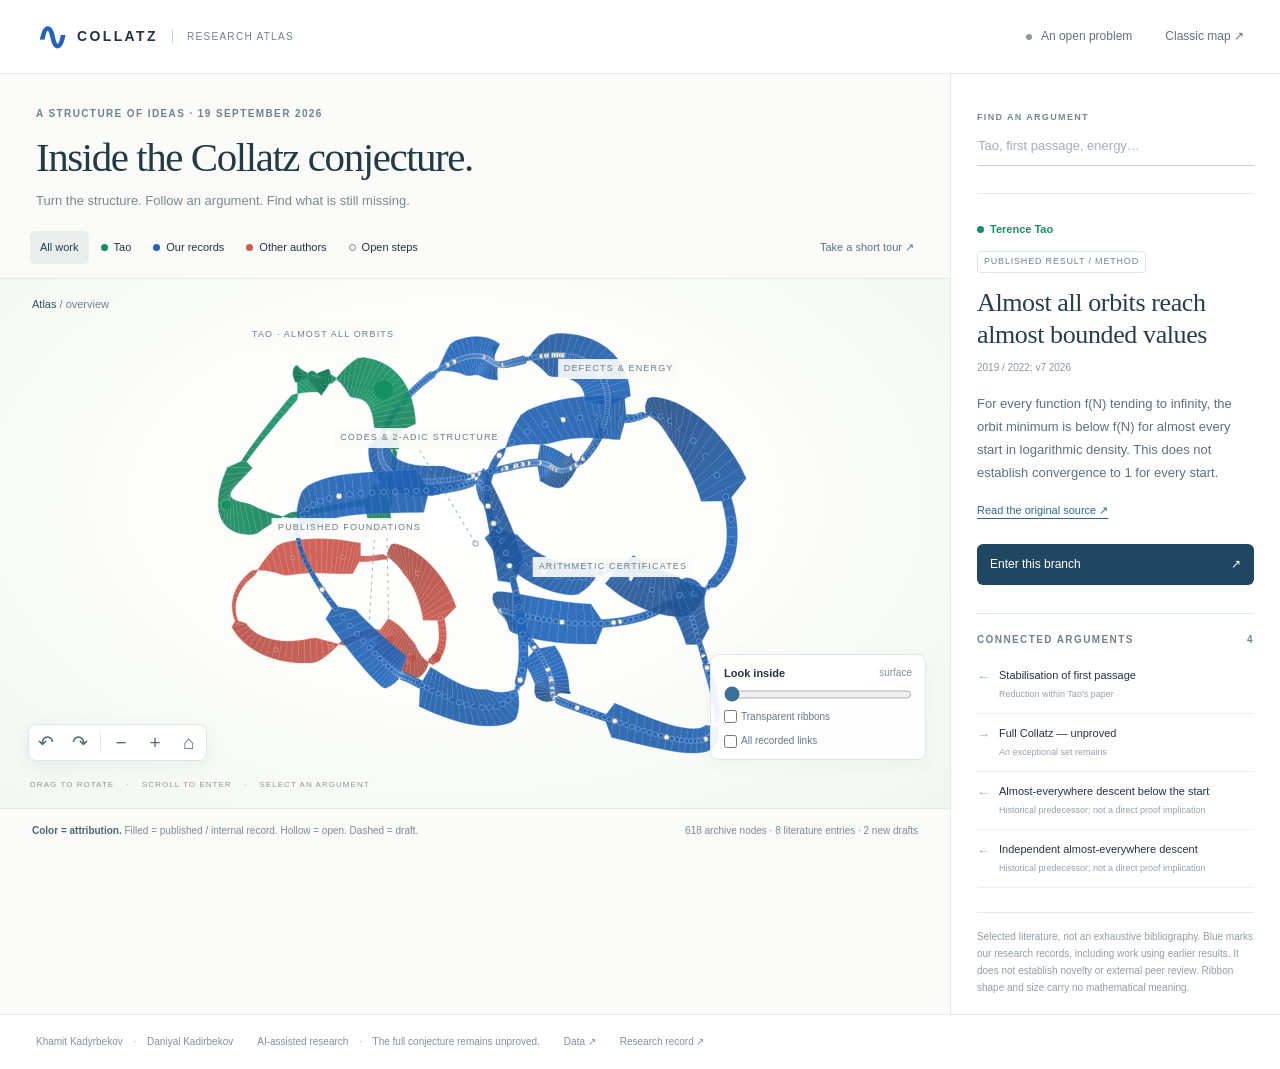
==== molecule/index.html @ 1db5f1da "Add interactive ribbon atlas with author colors and source drill-down" ====
<!doctype html>
<html lang="en"><head><meta charset="utf-8"><meta name="viewport" content="width=device-width,initial-scale=1"><meta name="description" content="An interactive ribbon atlas of Collatz research: rotate, explore arguments, follow sources and see the remaining gaps."><title>Collatz · Research structure</title><link rel="stylesheet" href="style.css"></head>
<body>
<header class="masthead"><a class="brand" href="#"><span class="mark">∿</span> COLLATZ <span class="brand-sub">RESEARCH ATLAS</span></a><div class="header-right"><span class="live-dot"></span> An open problem <a href="https://kadyrbekovhamit-cyber.github.io/collatz-research-map/">Classic map ↗</a></div></header>
<main>
<section class="explorer" aria-label="Interactive three-dimensional research atlas">
<div class="introduction"><div class="eyebrow">A STRUCTURE OF IDEAS · 19 SEPTEMBER 2026</div><h1>Inside the Collatz conjecture.</h1><p>Turn the structure. Follow an argument. Find what is still missing.</p></div>
<div class="view-toolbar"><div class="filters" aria-label="Show contributions"><button data-filter="all" aria-pressed="true">All work</button><button data-filter="tao" aria-pressed="false"><i class="swatch tao"></i>Tao</button><button data-filter="project" aria-pressed="false"><i class="swatch project"></i>Our records</button><button data-filter="other" aria-pressed="false"><i class="swatch other"></i>Other authors</button><button data-filter="open" aria-pressed="false"><i class="swatch gap"></i>Open steps</button></div><button id="tour" class="quiet">Take a short tour ↗</button></div>
<div class="stage" id="stage"><canvas id="atlas" tabindex="0" role="img" aria-label="Rotatable three-dimensional ribbon map. Drag to rotate, use the wheel or zoom controls to move inside. All nodes are also accessible through search and related-step buttons.">Use the search and related-step list to explore the research without the visual.</canvas><div id="tooltip" role="tooltip" hidden></div><div id="map-labels" aria-hidden="true"></div><div class="breadcrumb"><button id="overview">Atlas</button><span id="crumb"> / overview</span></div><div class="map-controls"><button id="rotate-left" aria-label="Rotate left">↶</button><button id="rotate-right" aria-label="Rotate right">↷</button><span></span><button id="zoom-out" aria-label="Zoom out">−</button><button id="zoom-in" aria-label="Zoom in">+</button><button id="fit" aria-label="Fit the full structure">⌂</button></div><div class="depth-control"><label for="cut">Look inside <output id="cut-label">surface</output></label><input id="cut" type="range" min="0" max="100" value="0" aria-label="Cut away front layers"><div><label><input id="xray" type="checkbox"> Transparent ribbons</label><label><input id="links" type="checkbox"> All recorded links</label></div></div><div class="navigation-hint">DRAG TO ROTATE <span>·</span> SCROLL TO ENTER <span>·</span> SELECT AN ARGUMENT</div></div>
<div class="map-caption"><span><b>Color = attribution.</b> Filled = published / internal record. Hollow = open. Dashed = draft.</span><span id="inventory"></span></div>
</section>
<aside class="inspector"><div class="search-wrap"><label for="search">FIND AN ARGUMENT</label><input id="search" type="search" placeholder="Tao, first passage, energy…" autocomplete="off"><div id="search-results" hidden></div></div><div id="selection" aria-live="polite"><div id="owner" class="owner"></div><div id="status" class="status"></div><h2 id="node-title"></h2><div id="node-date" class="muted"></div><p id="node-summary"></p><details id="original-box" hidden><summary>Original statement</summary><p id="node-original"></p></details><a id="source" class="source" target="_blank" rel="noopener"></a><button id="enter" class="primary">Enter this branch <span>↗</span></button><button id="back" class="back" hidden>← Back to the whole structure</button><div class="connections"><div class="eyebrow">CONNECTED ARGUMENTS <span id="connection-count"></span></div><div id="related"></div></div></div><div class="attribution-note">Selected literature, not an exhaustive bibliography. Blue marks our research records, including work using earlier results. It does not establish novelty or external peer review. Ribbon shape and size carry no mathematical meaning.</div></aside>
</main>
<footer><div>Khamit Kadyrbekov <span>·</span> Daniyal Kadirbekov</div><div>AI-assisted research <span>·</span> The full conjecture remains unproved.</div><a href="atlas.json" download>Data ↗</a><a href="record.html">Research record ↗</a></footer>
<script src="data.js"></script><script src="app.js"></script></body></html>
---- molecule/style.css ----
:root{color-scheme:light;--ink:#233342;--muted:#73818c;--line:#e3e8e9;--paper:#fafbf9;--tao:#168c62;--blue:#2363ba;--red:#cb5c52;--accent:#163b58;font:15px/1.55 -apple-system,BlinkMacSystemFont,"Segoe UI",sans-serif}*{box-sizing:border-box}body{margin:0;color:var(--ink);background:var(--paper)}button,input{font:inherit}button,a,input{outline-offset:4px}button:focus-visible,a:focus-visible,input:focus-visible{outline:2px solid #2569c5}button{cursor:pointer}a{color:inherit}button{color:inherit}.masthead{height:74px;display:flex;align-items:center;justify-content:space-between;padding:0 36px;border-bottom:1px solid var(--line);background:#fff}.brand{text-decoration:none;display:flex;gap:14px;align-items:center;letter-spacing:.17em;font-size:14px;font-weight:650}.mark{font-family:Georgia,serif;font-size:38px;line-height:1;color:var(--blue);letter-spacing:-.25em;width:27px}.brand-sub{font-size:10px;font-weight:400;letter-spacing:.13em;color:var(--muted);border-left:1px solid #cad3d7;padding-left:14px}.header-right{display:flex;align-items:center;gap:9px;font-size:12px;color:#62717d}.header-right a{margin-left:24px;text-decoration:none}.live-dot{width:6px;height:6px;border-radius:50%;background:#899ba1}main{display:grid;grid-template-columns:minmax(0,1fr) 330px;max-width:1900px;margin:auto}.explorer{min-width:0}.introduction{padding:32px 36px 17px}.eyebrow{font-size:10px;letter-spacing:.14em;font-weight:600;color:#71818a}h1{font:400 clamp(26px,3.2vw,45px)/1.2 Georgia,"Times New Roman",serif;letter-spacing:-.035em;margin:11px 0 9px;color:#223b45}.introduction p{font-size:13px;color:#7a8790;margin:0}.view-toolbar{display:flex;align-items:center;justify-content:space-between;padding:3px 26px 14px 30px;gap:8px}.filters{display:flex;align-items:center;gap:2px;flex-wrap:wrap}.filters button,.quiet{border:0;background:transparent;padding:8px 10px;font-size:11px;white-space:nowrap;border-radius:5px}.filters button[aria-pressed=true]{background:#e9eeed;color:#233f50}.filters button:hover,.quiet:hover{background:#eef2f2}.swatch{display:inline-block;width:7px;height:7px;border-radius:50%;margin-right:6px;vertical-align:middle}.tao{background:var(--tao)}.project{background:var(--blue)}.other{background:var(--red)}.gap{background:transparent;border:1px solid #75838d}.quiet{color:#5b7485}.stage{height:clamp(430px,59vh,760px);min-height:430px;position:relative;overflow:hidden;background:radial-gradient(ellipse at 48% 42%,#fff 0%,#fcfdfa 48%,#f2f5f0 100%);border-top:1px solid var(--line);border-bottom:1px solid var(--line)}canvas{width:100%;height:100%;display:block;touch-action:none;cursor:grab}canvas:active{cursor:grabbing}.breadcrumb{position:absolute;top:17px;left:32px;font-size:11px;color:#70828f;pointer-events:none}.breadcrumb button{pointer-events:auto;background:transparent;border:0;padding:0;color:#324f60}.map-controls{position:absolute;bottom:47px;left:28px;background:#ffffffed;display:flex;align-items:center;border:1px solid #dfe5e6;border-radius:8px;box-shadow:0 4px 18px #263f4910}.map-controls button{width:34px;height:35px;background:none;border:0;font-size:19px;color:#526b7b}.map-controls button:hover{background:#edf2f2}.map-controls span{height:19px;width:1px;background:var(--line);margin:0 3px}.depth-control{position:absolute;bottom:48px;right:24px;width:216px;background:#ffffffeb;border:1px solid #e0e6e7;border-radius:8px;padding:10px 13px;box-shadow:0 4px 18px #263f4909}.depth-control>label{font-size:11px;font-weight:600;display:flex;justify-content:space-between}.depth-control output{font-size:10px;font-weight:400;color:#80909a}input[type=range]{width:100%;height:17px;accent-color:#3c6f94;cursor:pointer;margin:4px 0}.depth-control>div{display:flex;gap:9px;flex-wrap:wrap;font-size:10px;color:#647886}.depth-control>div label{display:flex;gap:4px;align-items:center}.depth-control input[type=checkbox]{accent-color:#3c6f94;margin:0}.navigation-hint{position:absolute;bottom:16px;left:30px;font-size:8px;color:#8a969a;letter-spacing:.13em;pointer-events:none}.navigation-hint span{padding:0 9px}.map-caption{display:flex;gap:12px;justify-content:space-between;flex-wrap:wrap;font-size:10px;padding:14px 32px;color:#7b8993}.map-caption b{font-weight:600;color:#4b6576}#map-labels{position:absolute;inset:0;pointer-events:none;overflow:hidden}.domain-label{position:absolute;font-size:9px;letter-spacing:.13em;color:#687d89;text-transform:uppercase;transform:translate(-50%,-50%);background:#fbfcfae8;padding:3px 6px;max-width:200px;white-space:nowrap}.domain-label.selected{font-weight:600;color:#1c4c79}.inspector{border-left:1px solid var(--line);background:#fff;padding:29px 26px 18px;position:relative;min-width:0}.search-wrap{position:relative;padding-bottom:27px;border-bottom:1px solid var(--line);margin-bottom:27px}.search-wrap>label{font-size:9px;font-weight:600;letter-spacing:.15em;color:#748691}.search-wrap input{width:100%;border:0;border-bottom:1px solid #c5d1d7;padding:10px 1px 9px;border-radius:0;background:none;font-size:13px;color:#253e4e}.search-wrap input::placeholder{color:#a3aeb6}#search-results{position:absolute;z-index:10;top:62px;left:-8px;right:-8px;max-height:330px;overflow:auto;background:#fff;border:1px solid #d5e0e7;border-radius:7px;box-shadow:0 10px 30px #18395120;padding:8px}#search-results button{display:block;width:100%;border:0;background:none;text-align:left;font-size:12px;padding:9px;border-radius:4px}#search-results button:hover{background:#edf3fa}#search-results small{font-size:10px;color:#84929d;display:block}#search-results .empty{font-size:12px;padding:12px}.owner{font-size:11px;font-weight:600;color:var(--blue);margin-bottom:9px}.owner i{display:inline-block;width:7px;height:7px;border-radius:50%;margin-right:6px;background:currentColor}.status{font-size:9px;letter-spacing:.09em;text-transform:uppercase;color:#71808d;border:1px solid #e0e6e8;border-radius:3px;padding:3px 6px;display:inline-block;max-width:100%}h2{font:400 26px/1.2 Georgia,"Times New Roman",serif;margin:14px 0 10px;letter-spacing:-.015em;color:#263e4b;overflow-wrap:anywhere}.muted{font-size:10px;color:#8a979f}#node-summary{font-size:13px;line-height:1.75;color:#5c707e;margin:18px 0}details{font-size:12px;color:#617583;margin:14px 0}summary{cursor:pointer}#node-original{overflow-wrap:anywhere;font-size:12px}.source{font-size:11px;color:#32688d;text-underline-offset:4px;display:block;overflow-wrap:anywhere}.primary{background:#204761;color:white;border:0;border-radius:6px;padding:11px 13px;display:flex;justify-content:space-between;align-items:center;width:100%;margin-top:25px;font-size:12px}.primary:hover{background:#15394f}.back{background:none;border:0;color:#648197;font-size:11px;padding:12px 0}.connections{margin-top:28px;border-top:1px solid var(--line);padding-top:18px}.connections .eyebrow{display:flex;justify-content:space-between}.connections #related{max-height:240px;overflow:auto;margin-top:9px}.related-node{width:100%;background:none;border:0;border-bottom:1px solid #edf0f2;text-align:left;padding:11px 0;display:flex;gap:9px;align-items:start;font-size:11px}.related-node:hover{color:#2568ad}.related-node .arrow{font-size:13px;color:#98aab8;flex-shrink:0}.related-node small{display:block;font-size:9px;color:#94a1ab;margin-top:4px}.attribution-note{font-size:10px;line-height:1.7;color:#919da5;margin-top:24px;border-top:1px solid var(--line);padding-top:15px}footer{border-top:1px solid var(--line);display:flex;align-items:center;flex-wrap:wrap;gap:24px;padding:19px 36px;font-size:10px;color:#81919c;background:white}footer span{margin:0 8px;color:#b1bcc3}footer a{text-decoration:none}#tooltip{position:absolute;z-index:4;pointer-events:none;background:#fff;border:1px solid #dce4e8;border-radius:7px;padding:10px 12px;font-size:11px;color:#365066;box-shadow:0 4px 20px #273d5214;max-width:270px}button[hidden],div[hidden],details[hidden]{display:none!important}@media(min-width:1550px){main{grid-template-columns:minmax(0,1fr) 365px}.inspector{padding:34px}.stage{height:66vh}}@media(max-width:1050px){.masthead{padding:0 24px}.view-toolbar{align-items:start;padding:5px 16px 12px;flex-wrap:wrap}.introduction{padding:28px 24px 15px}.filters button{padding:7px}.quiet{padding:6px}.inspector{padding:25px 20px}.stage{height:530px}main{grid-template-columns:minmax(0,1fr) 290px}.depth-control{right:15px;width:180px}.map-controls{left:15px;bottom:125px}.navigation-hint{font-size:7px;left:18px}.map-caption{padding:12px 20px}}@media(max-width:740px){.brand-sub{display:none}.masthead{height:59px;padding:0 18px}.header-right{font-size:10px}.header-right a{margin-left:8px}.brand{font-size:12px;gap:9px}.mark{font-size:30px}.introduction{padding:25px 20px 18px}h1{font-size:32px}.introduction p{font-size:12px;max-width:290px}main{display:block}.view-toolbar{gap:4px;padding:0 12px 10px}.filters button{font-size:10px;padding:7px 8px}.stage{height:530px;min-height:400px}.inspector{border-left:0;border-top:1px solid var(--line);padding:24px}.search-wrap{padding-bottom:14px;margin-bottom:19px}.map-controls{bottom:55px;left:13px}.depth-control{right:12px;bottom:51px;width:176px}.navigation-hint{font-size:7px;left:14px;right:14px;letter-spacing:.06em}.navigation-hint span{padding:0 5px}.breadcrumb{left:20px}.map-caption{font-size:10px}.connections #related{max-height:220px}footer{padding:20px 24px;gap:12px}.attribution-note{margin-top:18px}}@media(max-width:370px){.stage{height:490px}.depth-control{width:154px}.map-controls button{width:27px}.header-right>a{display:none}.navigation-hint{font-size:6.5px}.filters button{padding:6px}}

@media(max-width:370px){.map-controls{bottom:144px}}@media(pointer:coarse){.map-controls button{min-width:44px;min-height:44px}.map-controls{bottom:145px}.filters button,.quiet{min-height:44px}.related-node{min-height:44px}}
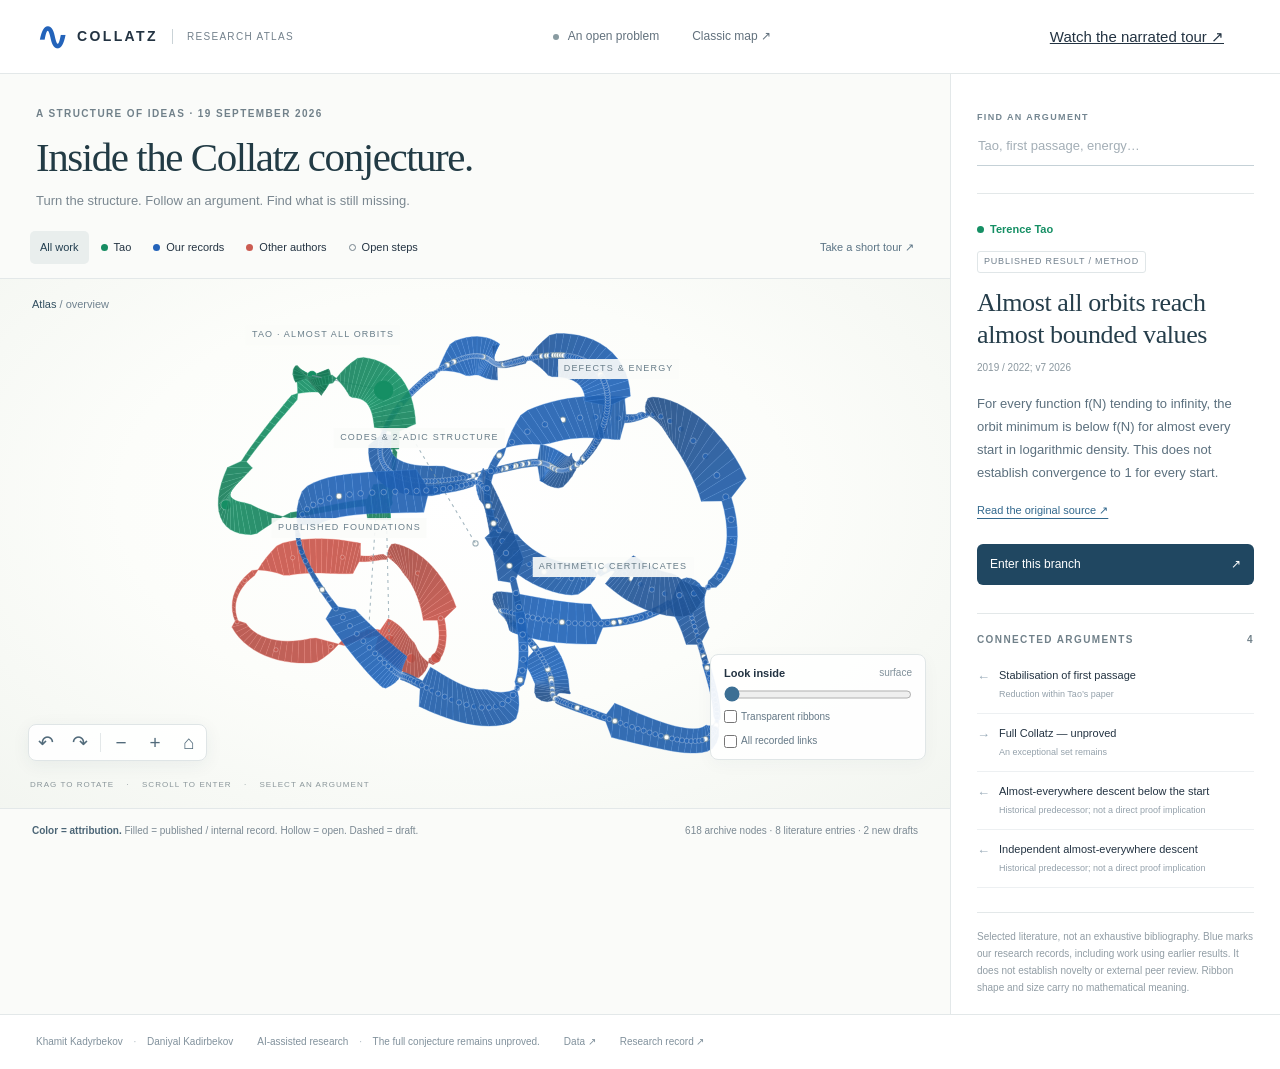
==== commit 33f48599: "Publish Ingenium ribbon-atlas tour with English and Russian captions" ====
--- a/molecule/index.html
+++ b/molecule/index.html
@@ -1,7 +1,7 @@
 <!doctype html>
 <html lang="en"><head><meta charset="utf-8"><meta name="viewport" content="width=device-width,initial-scale=1"><meta name="description" content="An interactive ribbon atlas of Collatz research: rotate, explore arguments, follow sources and see the remaining gaps."><title>Collatz · Research structure</title><link rel="stylesheet" href="style.css"></head>
 <body>
-<header class="masthead"><a class="brand" href="#"><span class="mark">∿</span> COLLATZ <span class="brand-sub">RESEARCH ATLAS</span></a><div class="header-right"><span class="live-dot"></span> An open problem <a href="https://kadyrbekovhamit-cyber.github.io/collatz-research-map/">Classic map ↗</a></div></header>
+<header class="masthead"><a class="brand" href="#"><span class="mark">∿</span> COLLATZ <span class="brand-sub">RESEARCH ATLAS</span></a><div class="header-right"><span class="live-dot"></span> An open problem <a href="https://kadyrbekovhamit-cyber.github.io/collatz-research-map/">Classic map ↗</a></div><a href="tour.html" style="margin:0 20px">Watch the narrated tour ↗</a></header>
 <main>
 <section class="explorer" aria-label="Interactive three-dimensional research atlas">
 <div class="introduction"><div class="eyebrow">A STRUCTURE OF IDEAS · 19 SEPTEMBER 2026</div><h1>Inside the Collatz conjecture.</h1><p>Turn the structure. Follow an argument. Find what is still missing.</p></div>
